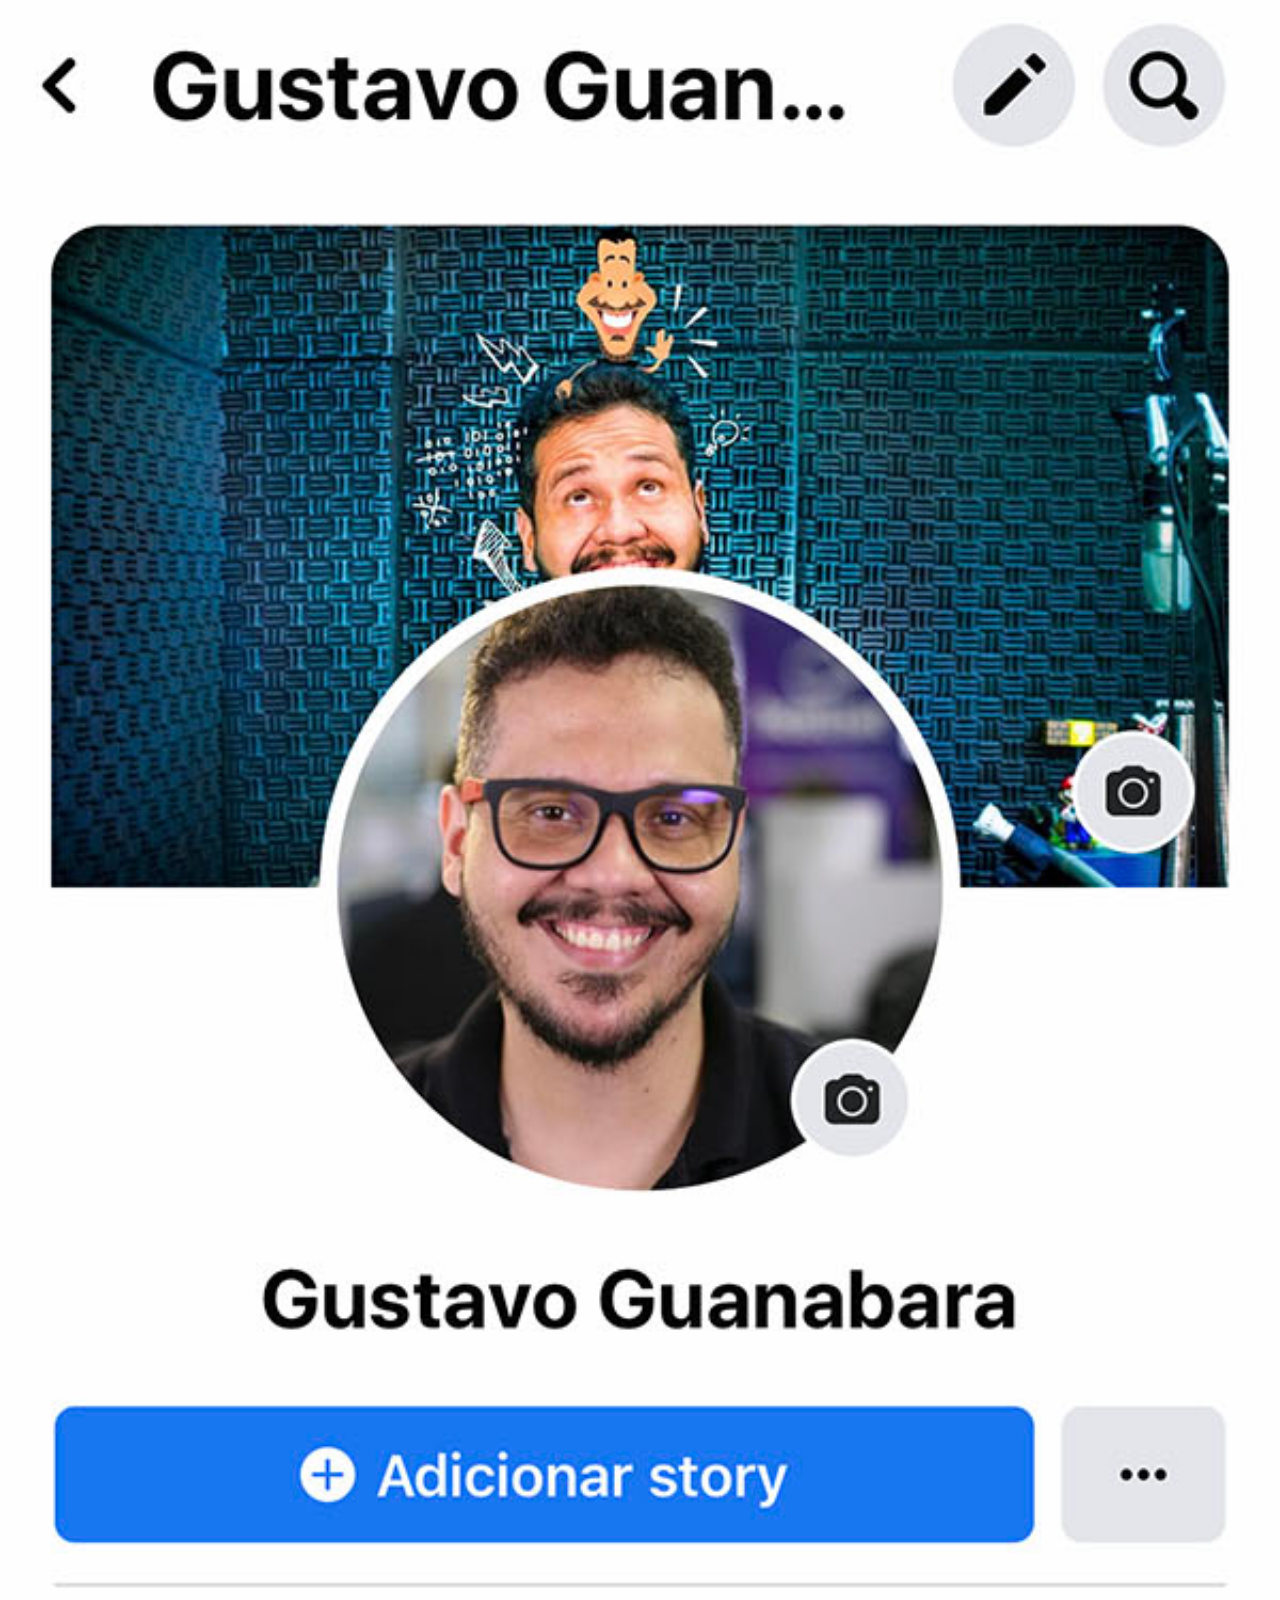
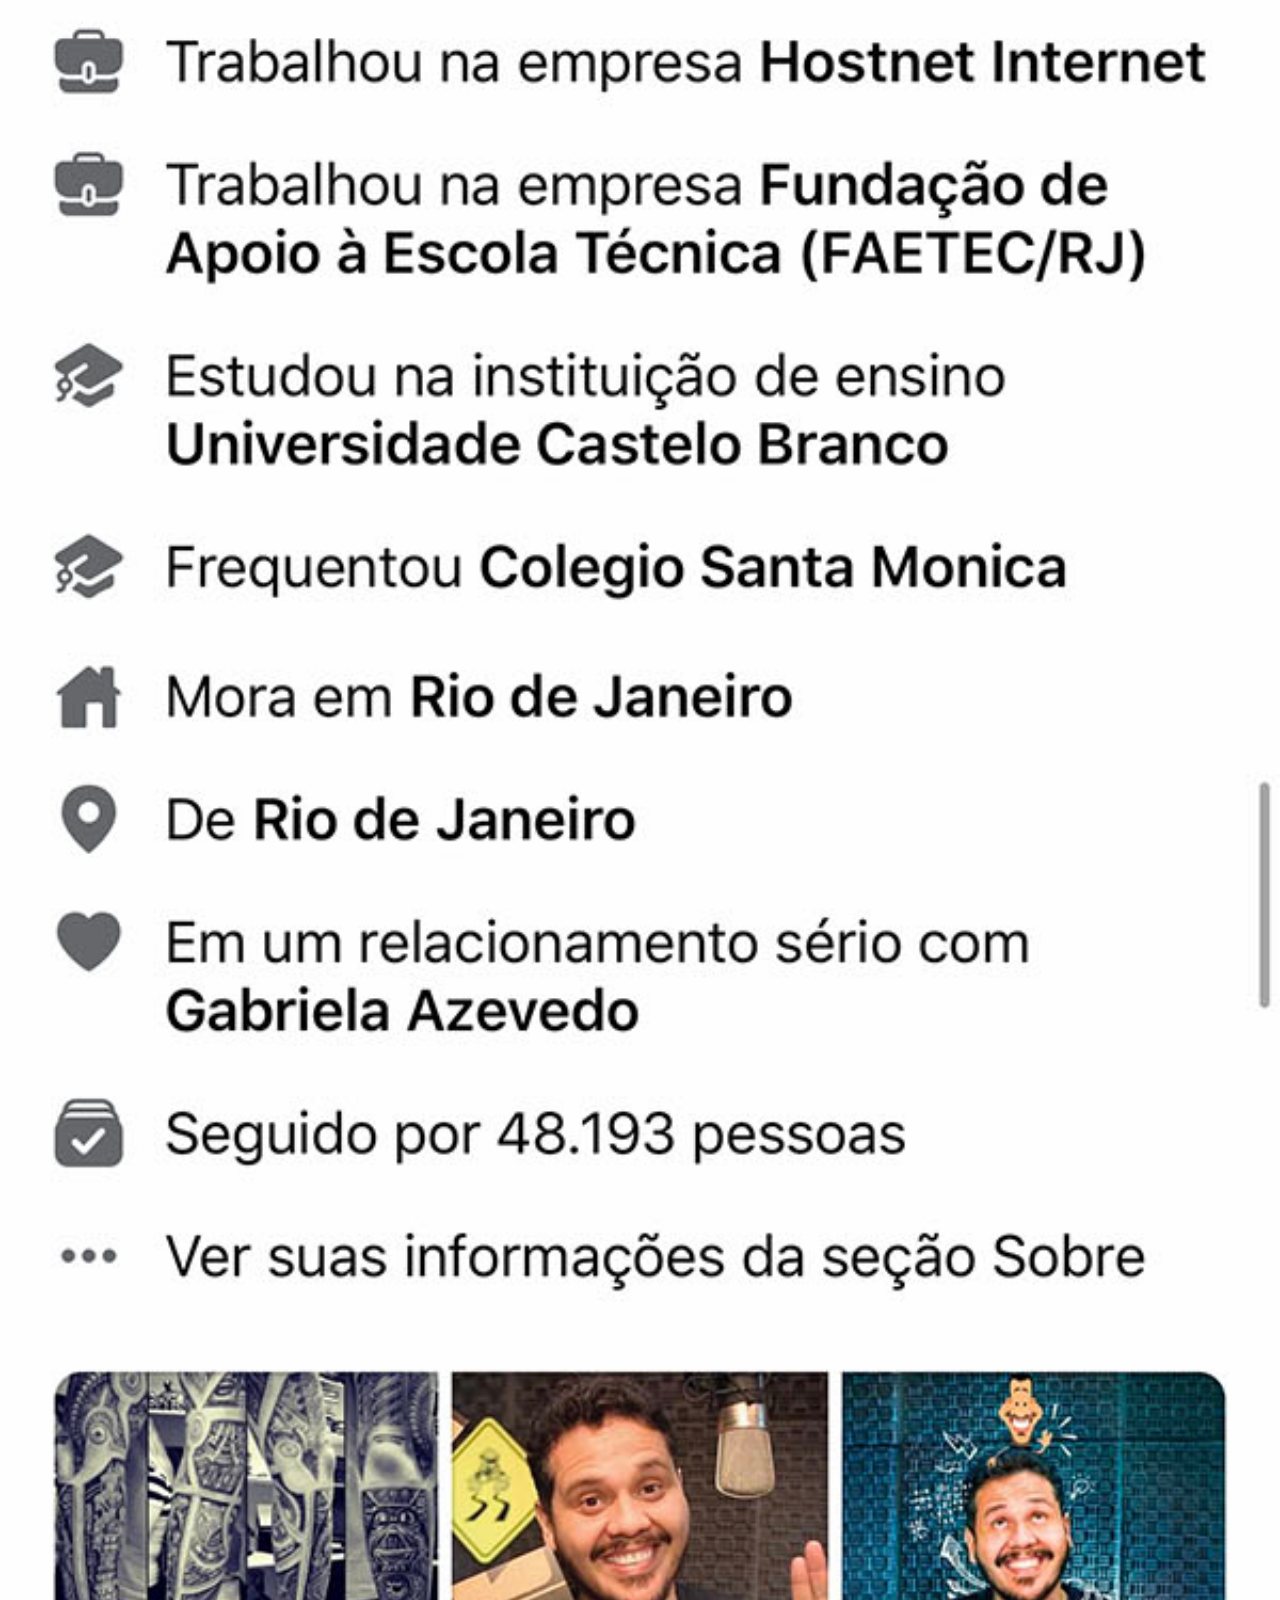
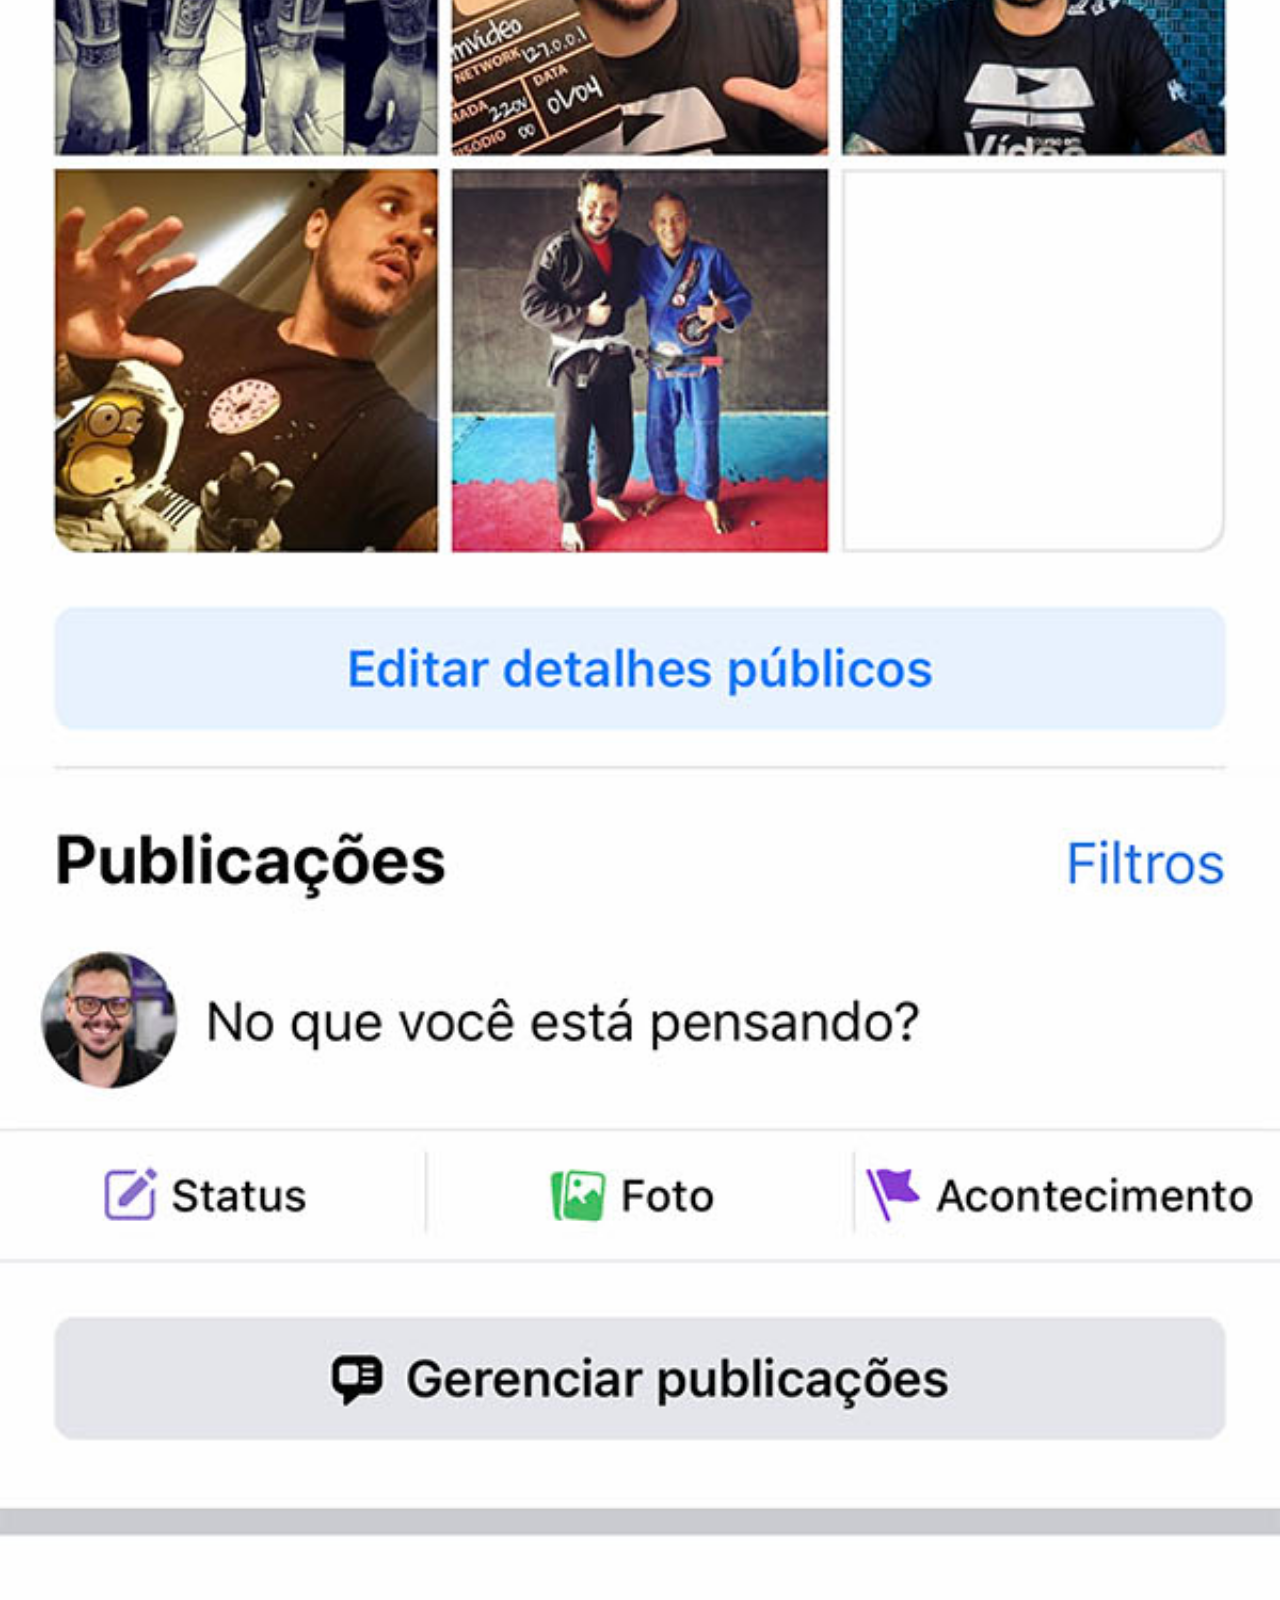
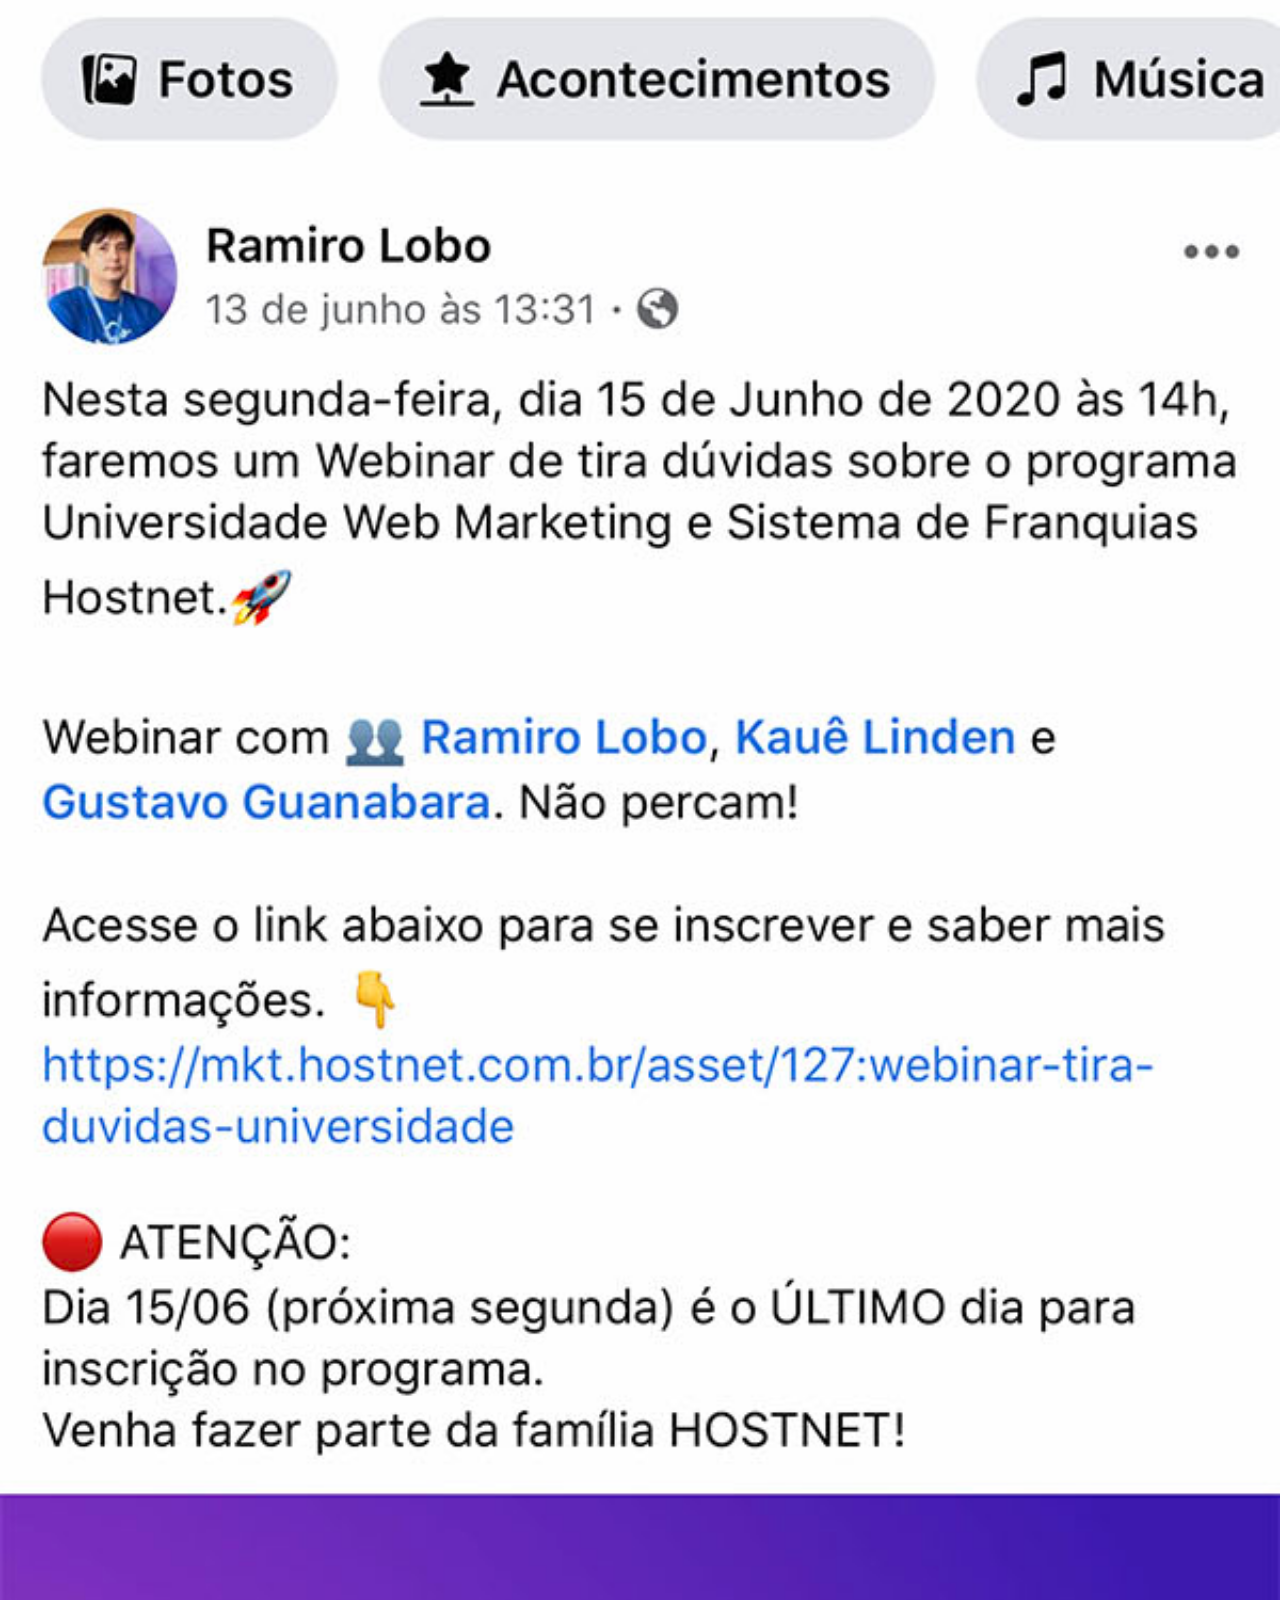
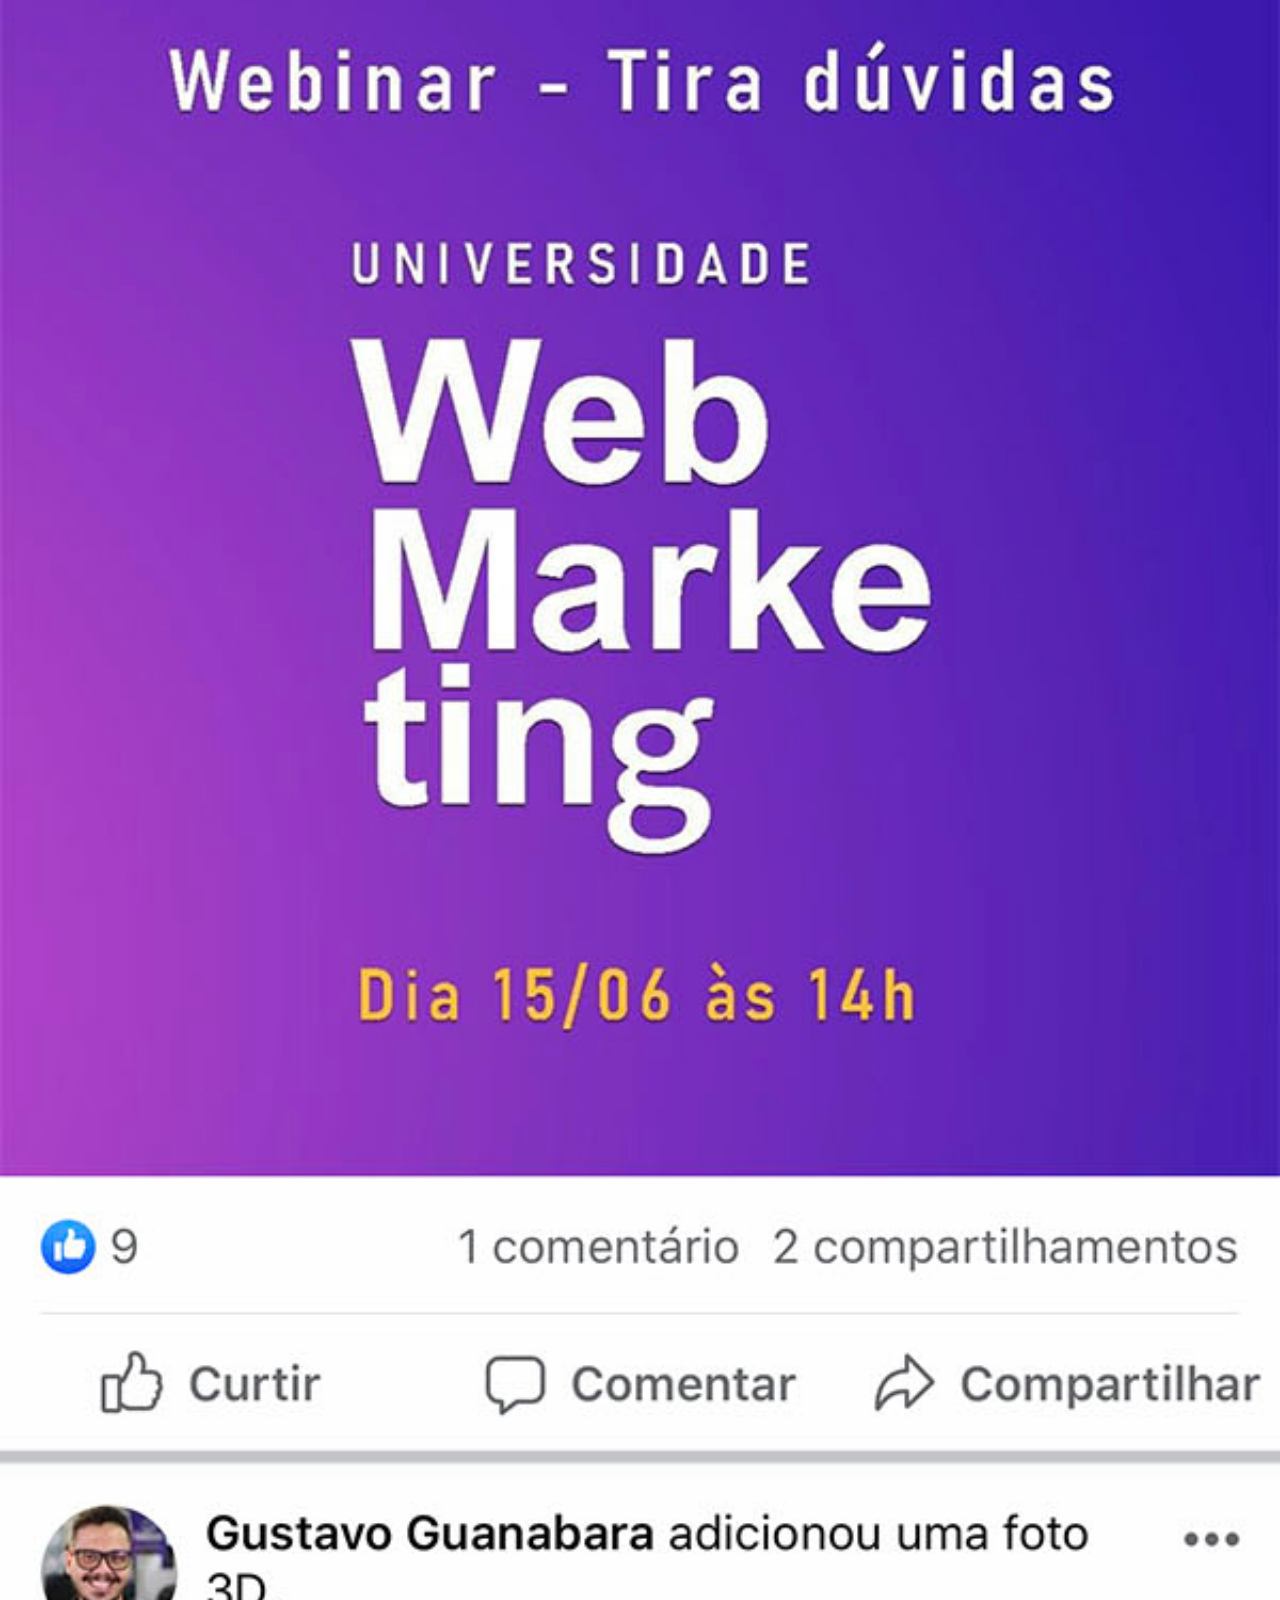
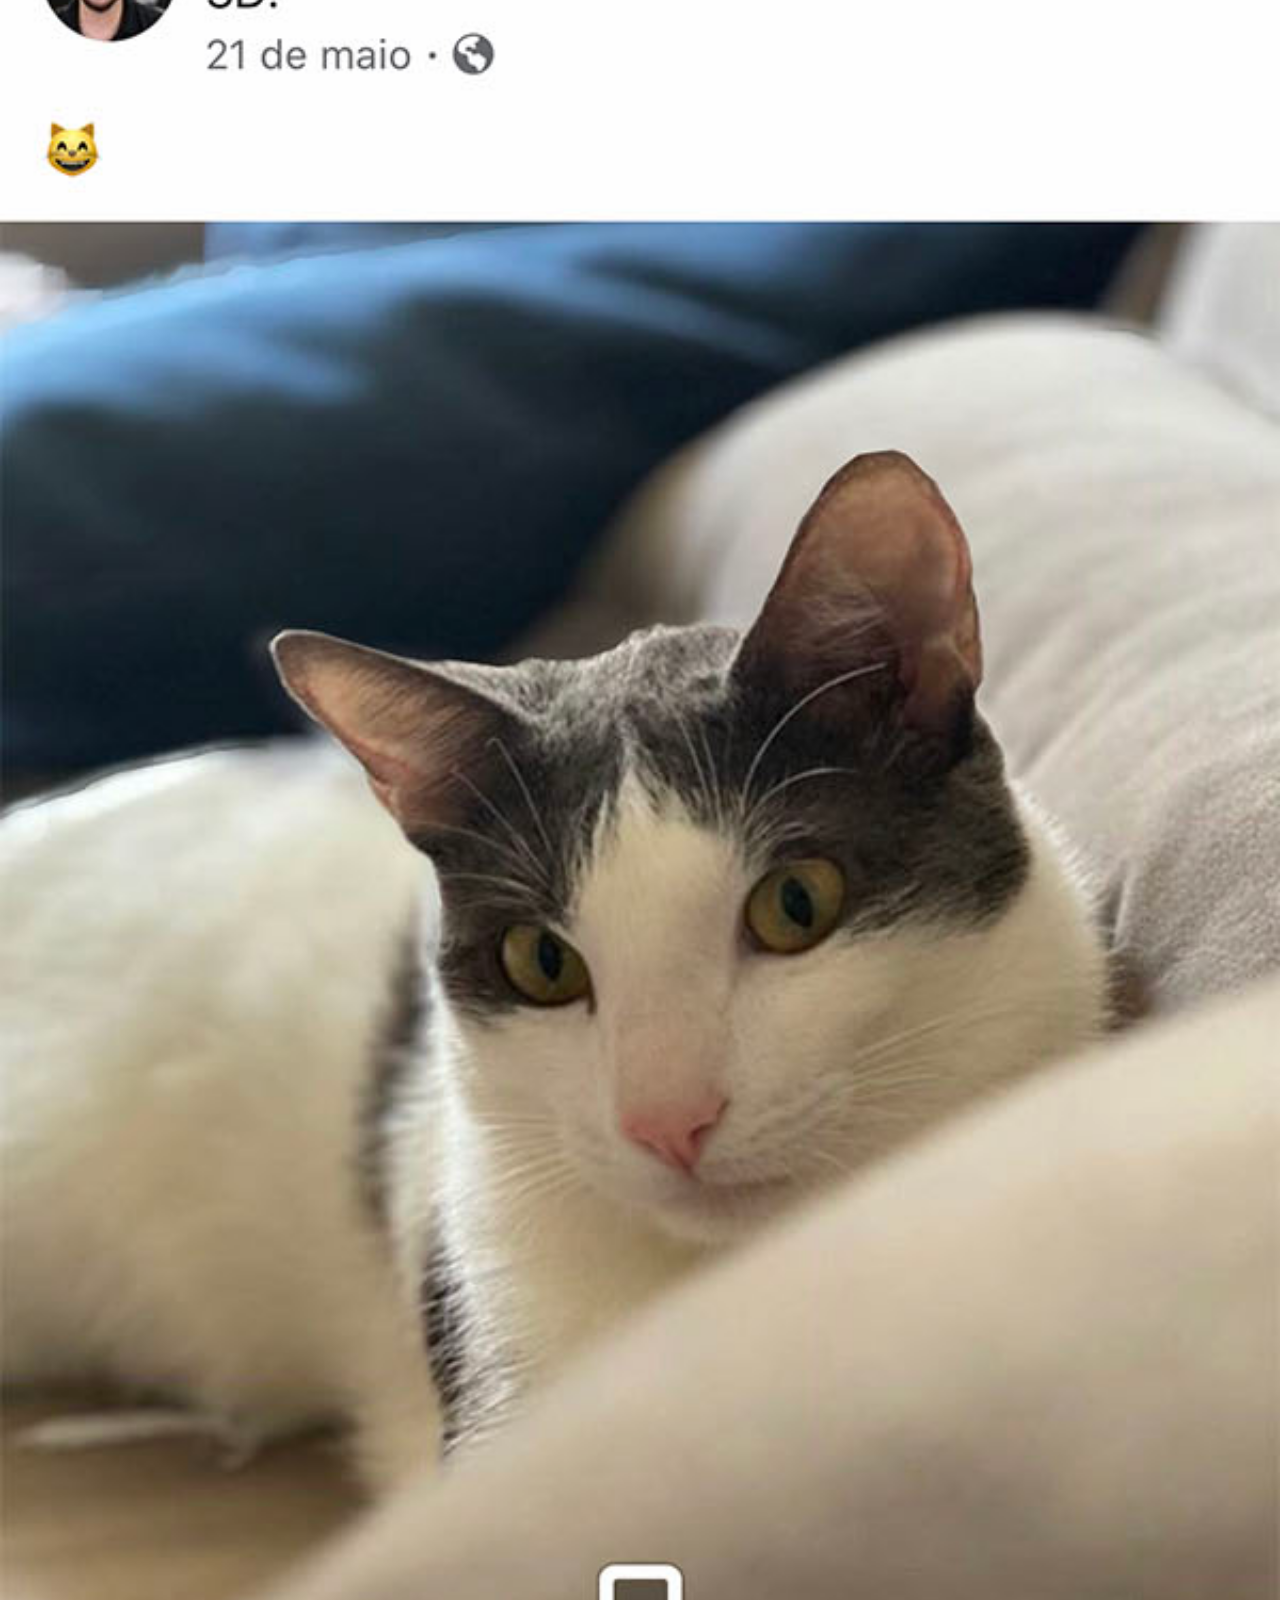
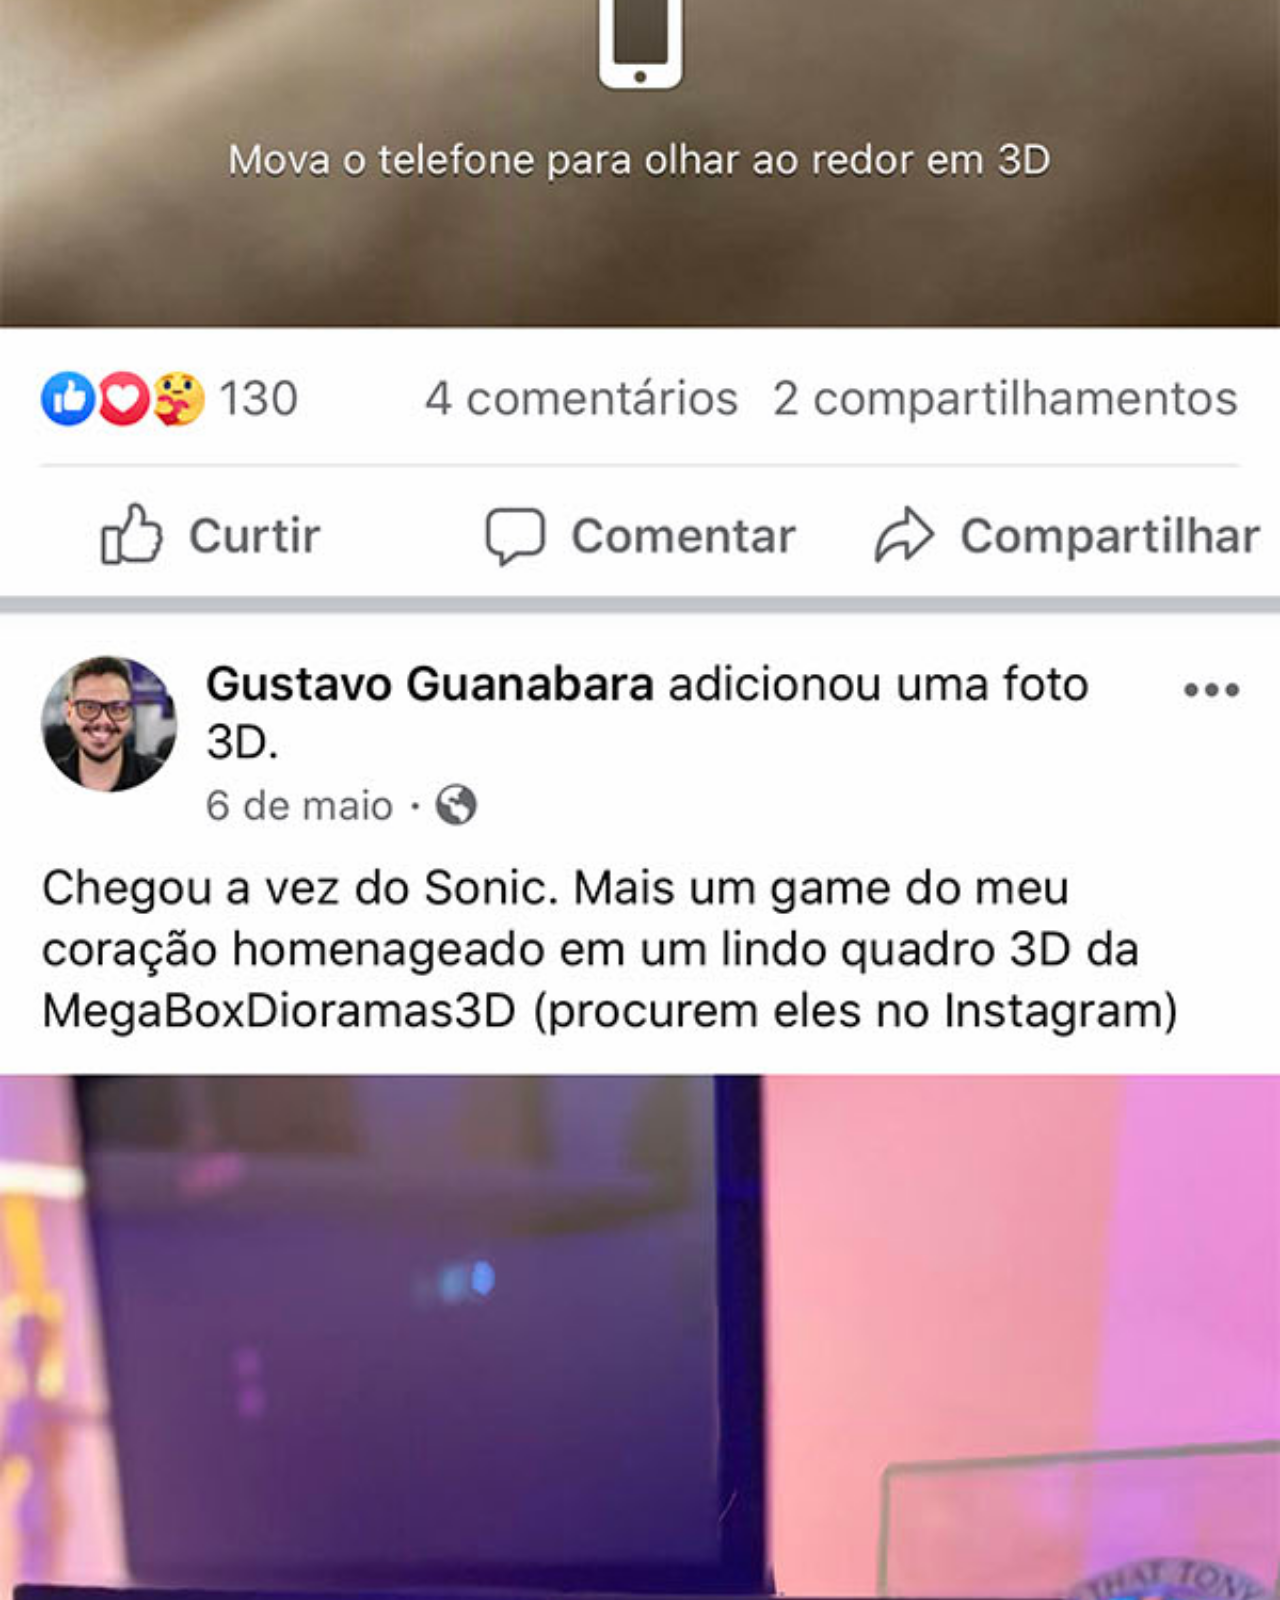
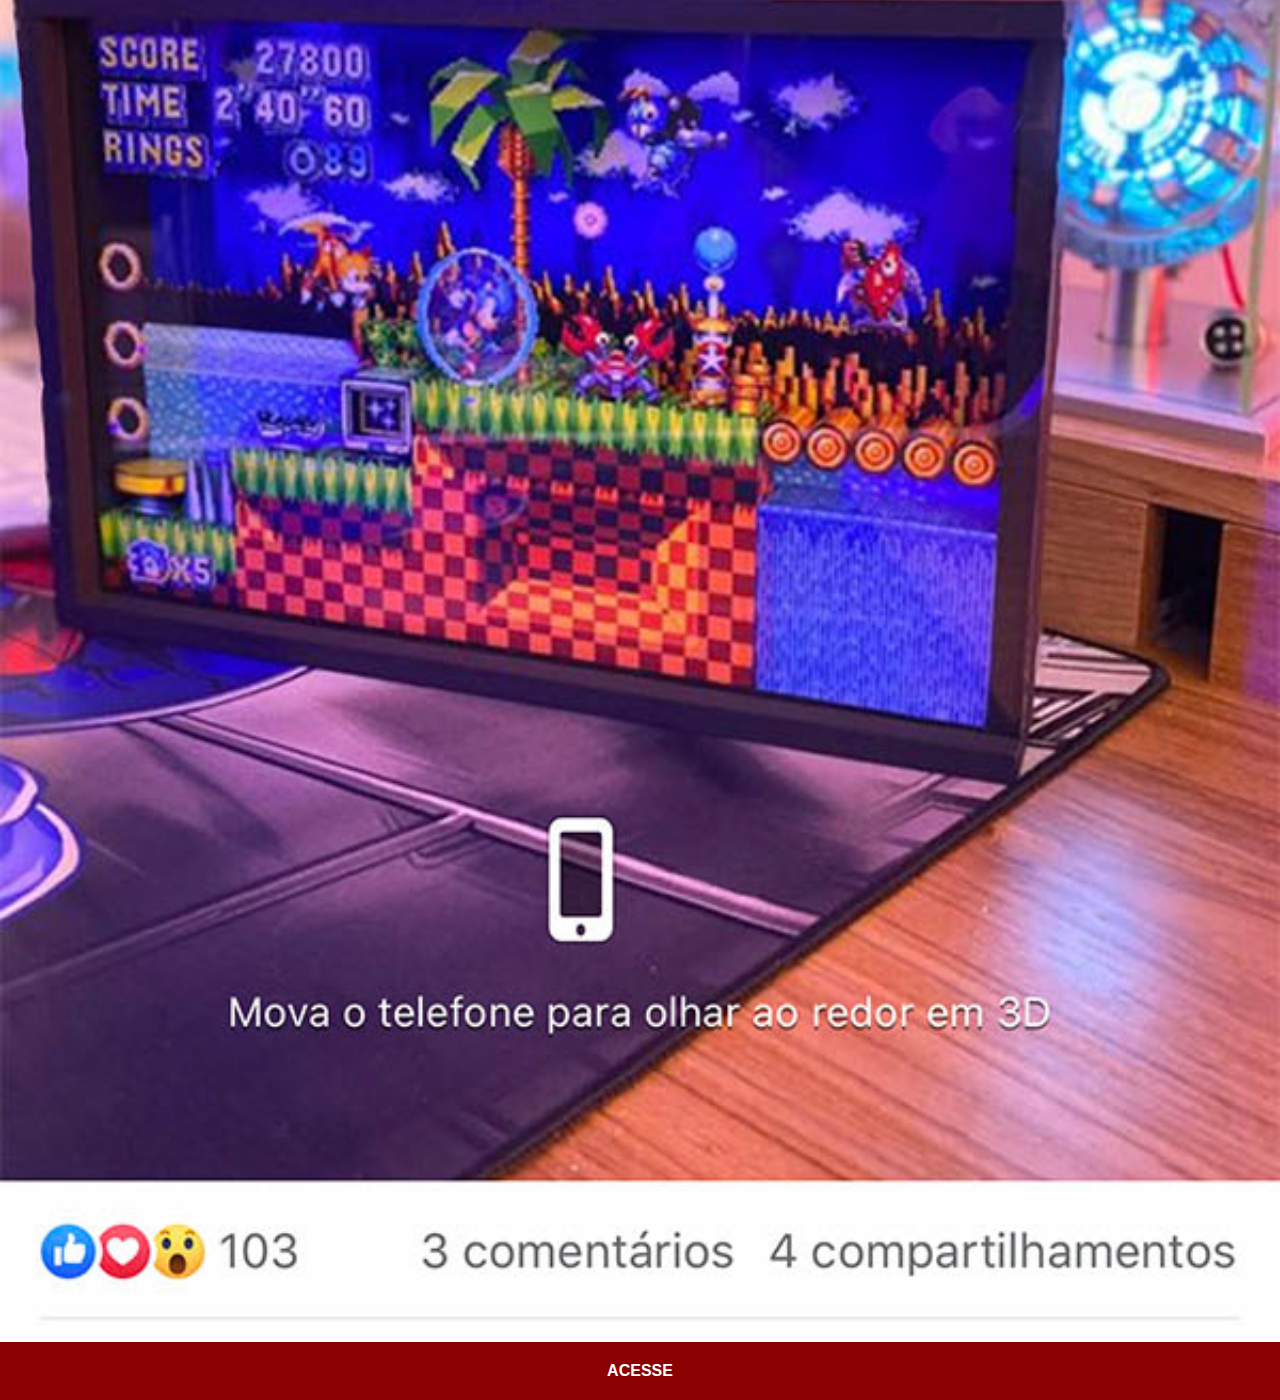
==== facebook.html @ 54fab398 "Projeto quase finalizado." ====
<!DOCTYPE html>
<html lang="pt-br">
<head>
    <meta charset="UTF-8">
    <meta name="viewport" content="width=device-width, initial-scale=1.0">
    <title>Facebook</title>
    <link rel="stylesheet" href="Styles/social.css">
</head>
<body>
    <img src="imagens/tela-facebook.jpg" alt="Facebook">
    <a href="https://www.facebook.com/marcoantonio.brandinimendesii" target="_blank">ACESSE</a>
</body>
</html>
---- Styles/social.css ----
@charset "UTF-8";

* {
    margin: 0px;
    padding: 0px;
    font-family: Arial, Helvetica, sans-serif;
}

::-webkit-scrollbar {
    width: 0px;
    height: 0px;
}

img {
    width: 100vw;
}

a {
    display: block;
    background-color: darkred;
    color: white;
    padding: 20px;
    text-align: center;
    font-weight: bolder;
    text-decoration: none;
}

a:hover {
    background-color: red;
}
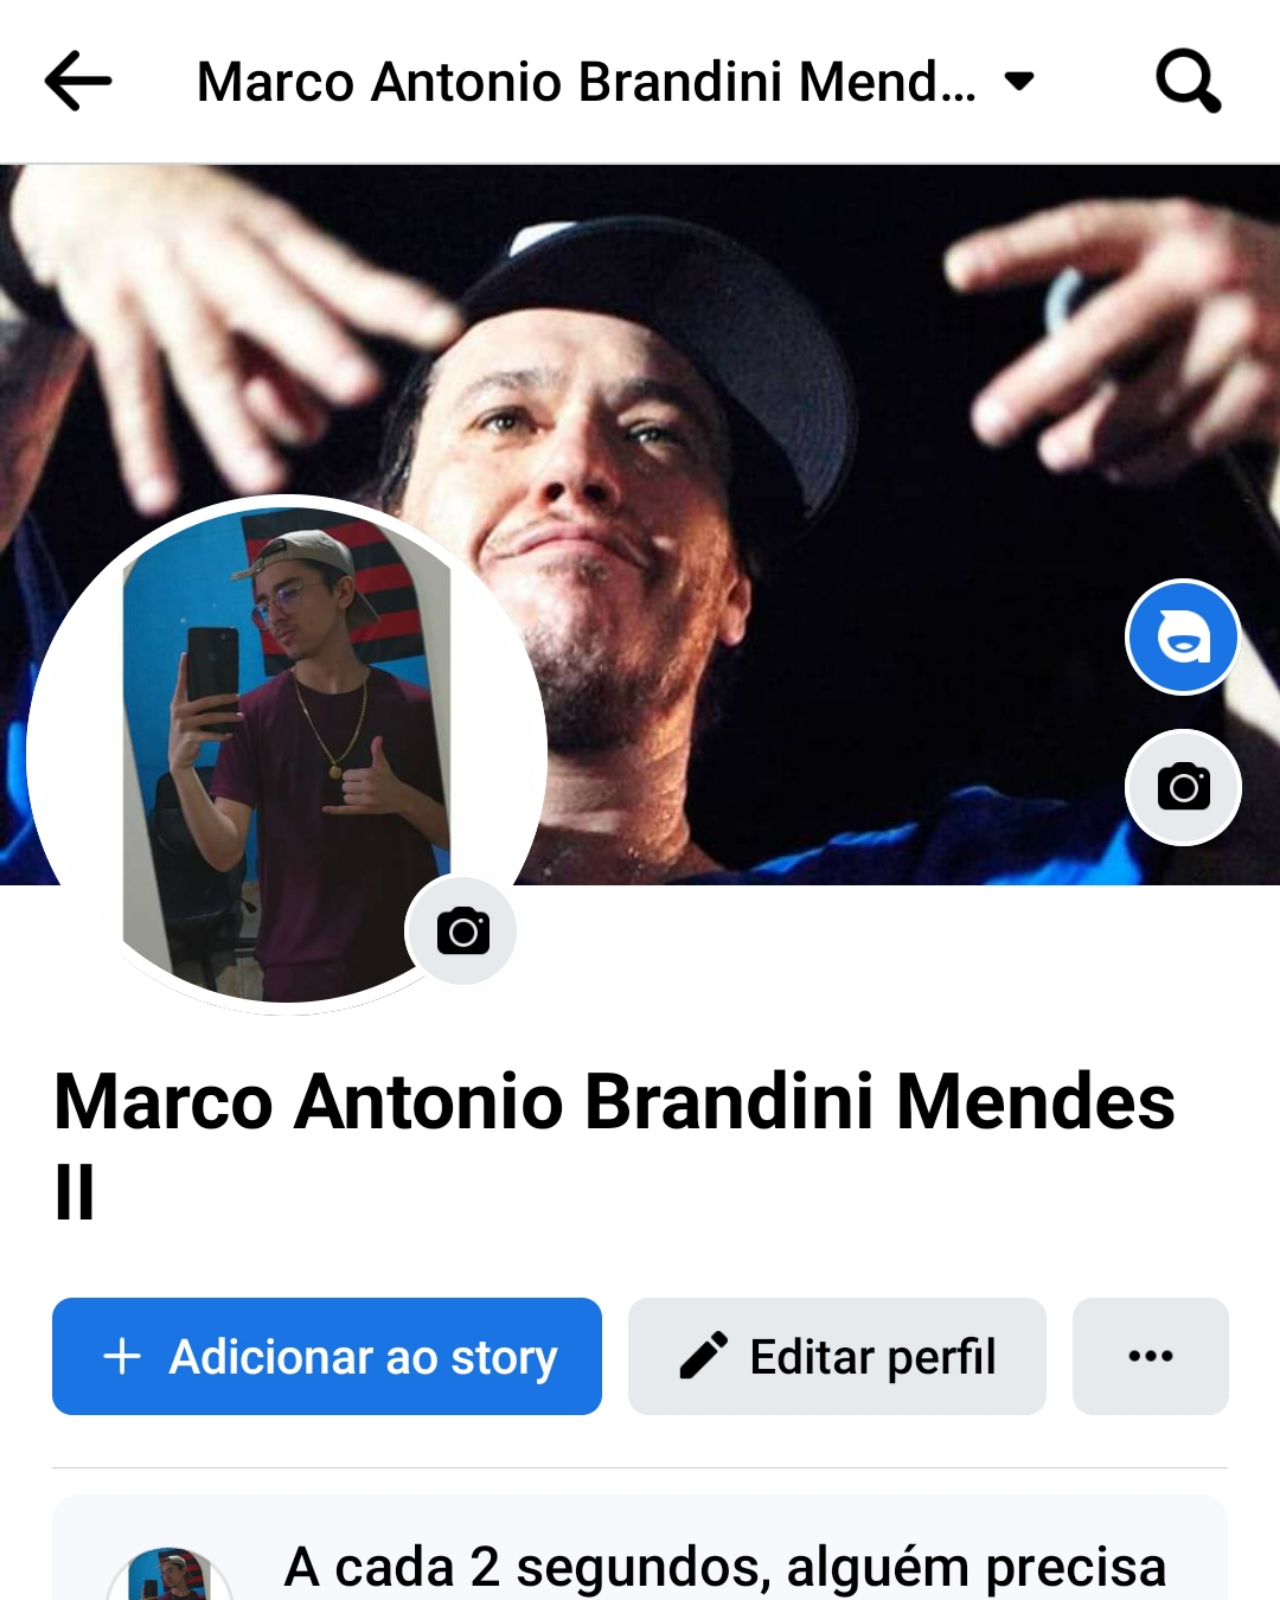
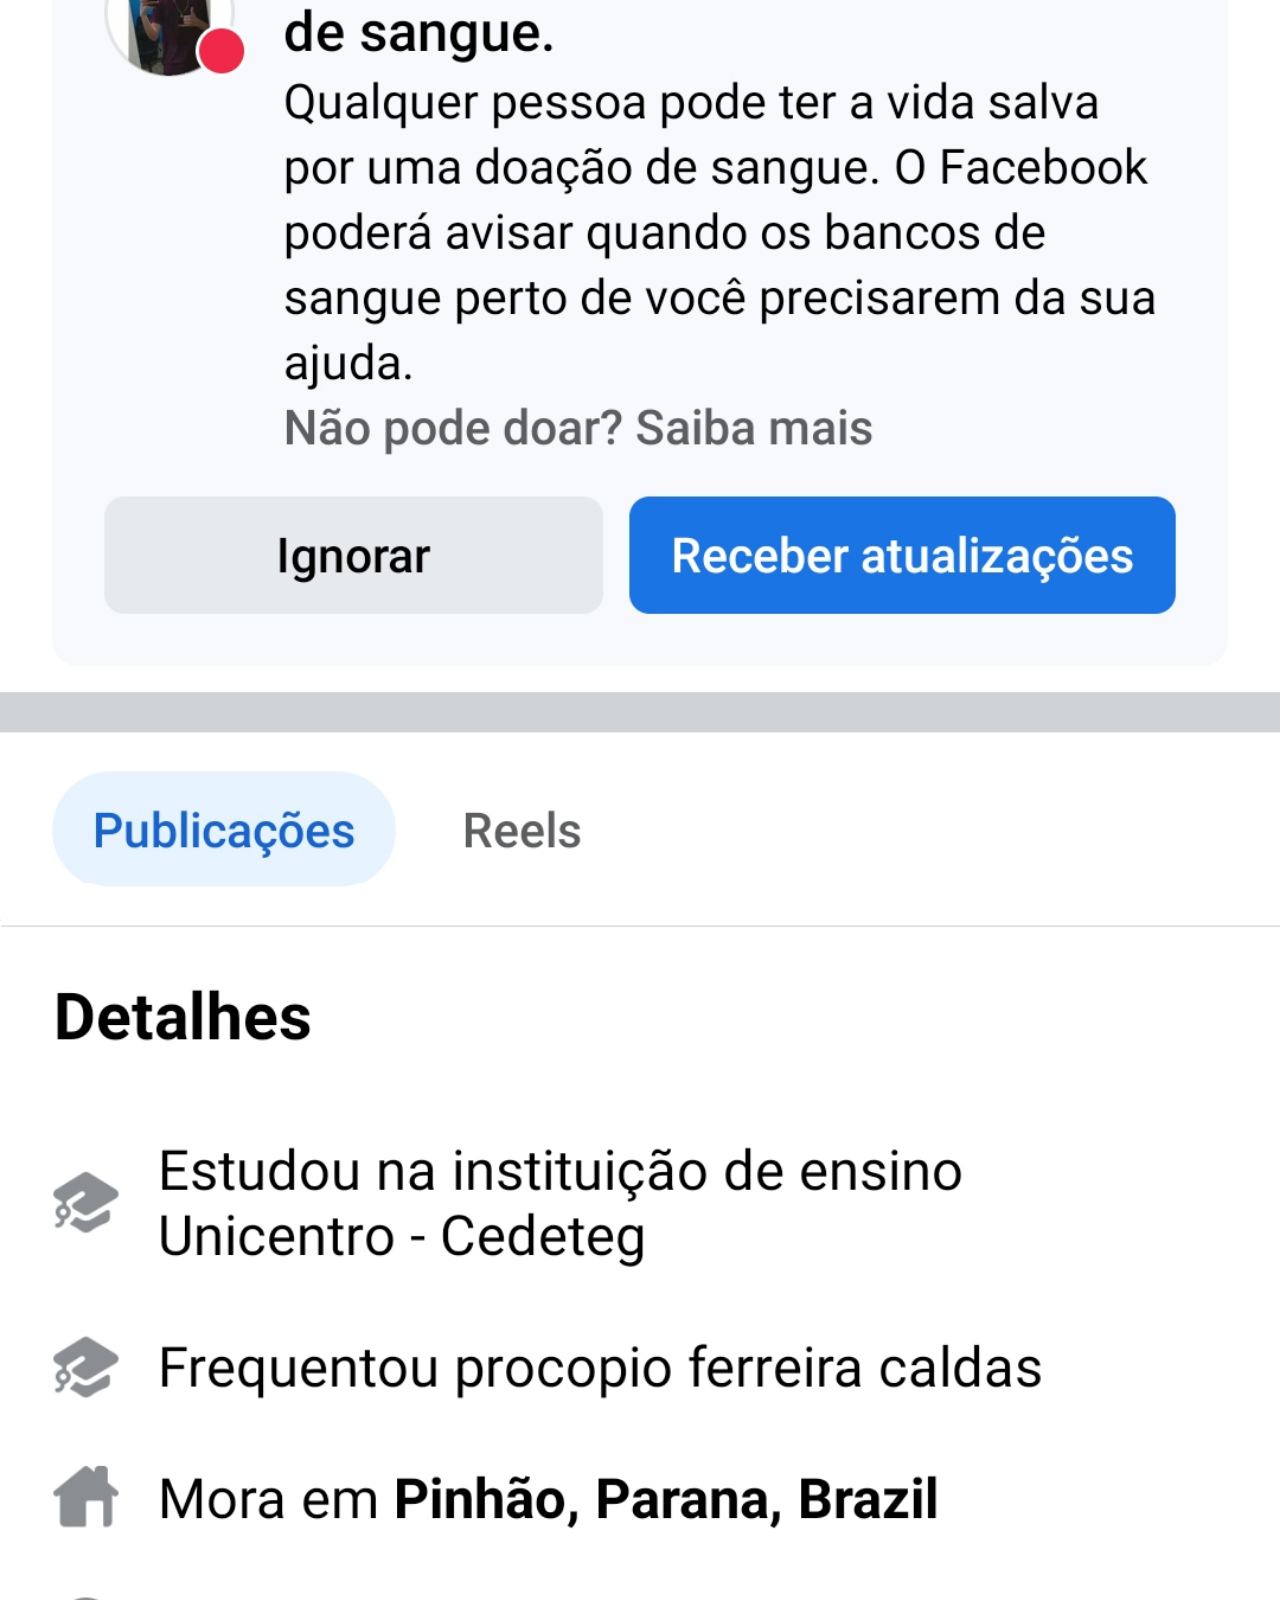
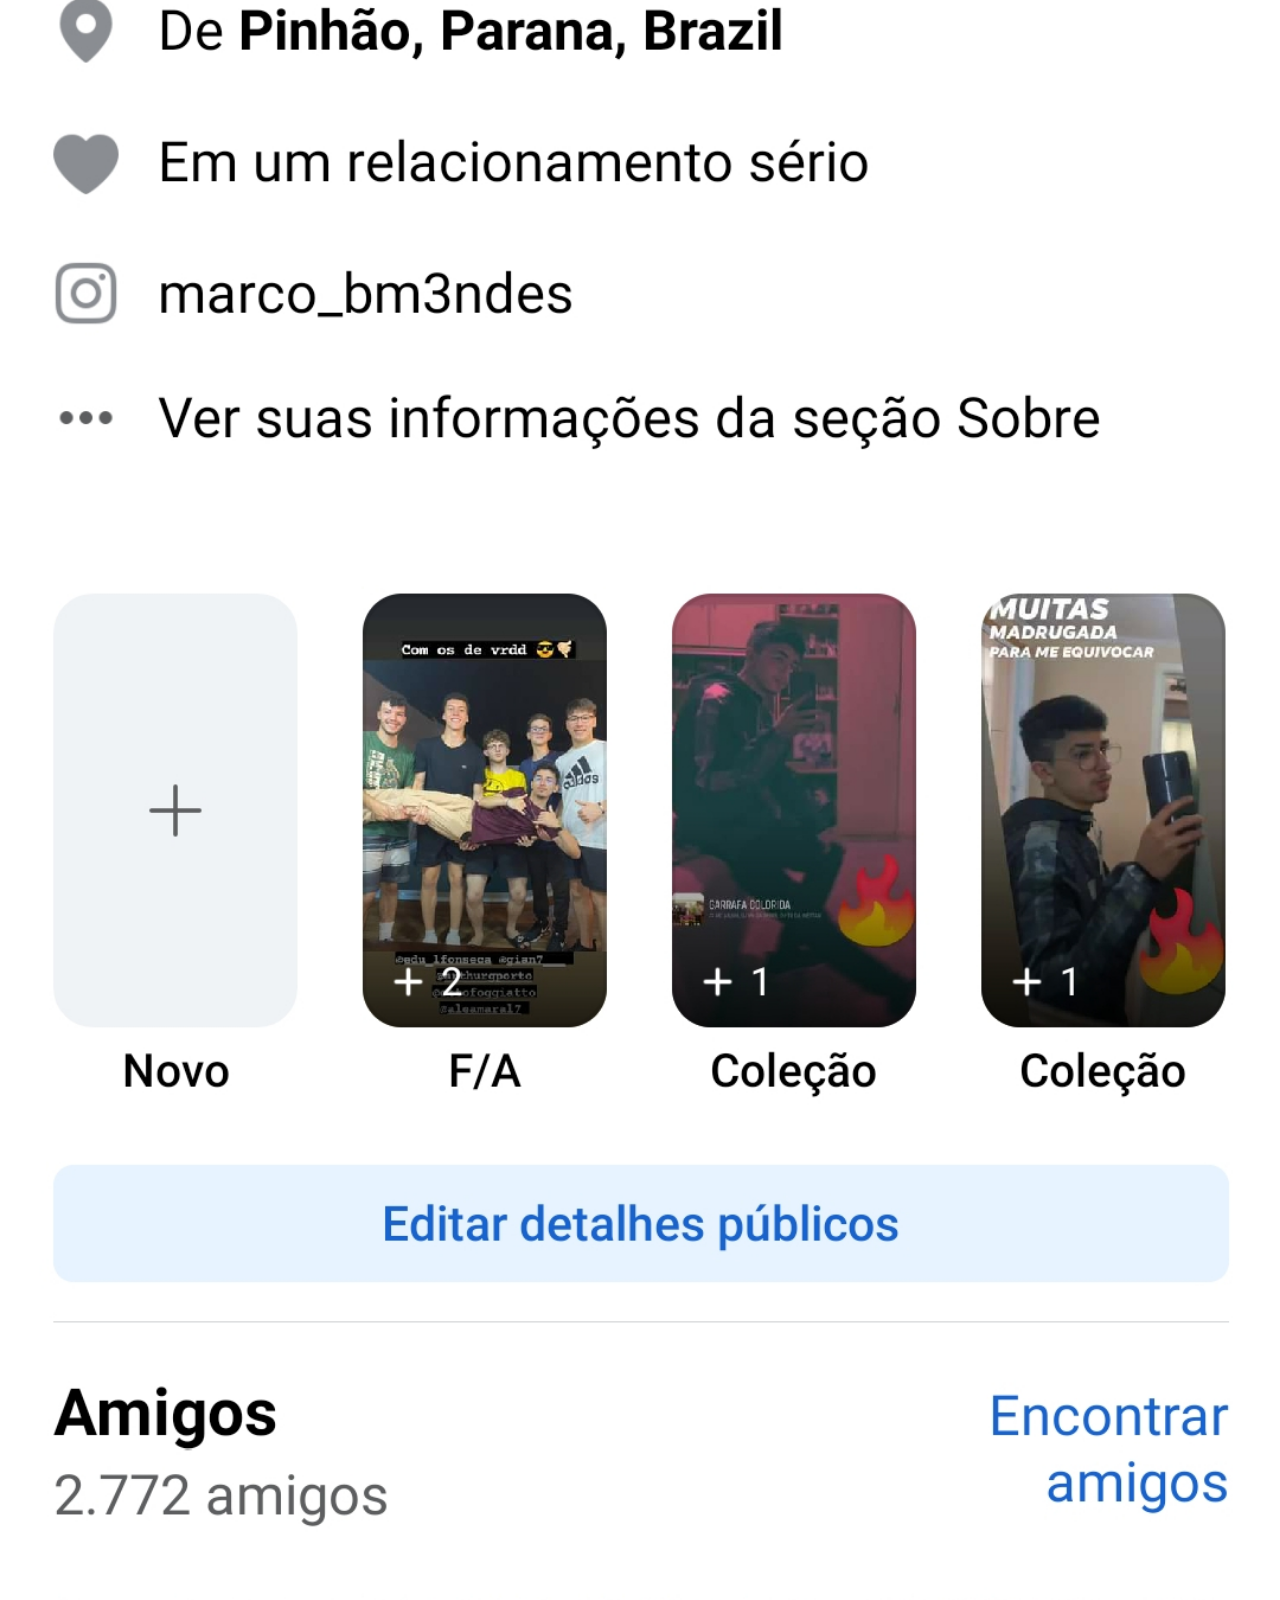
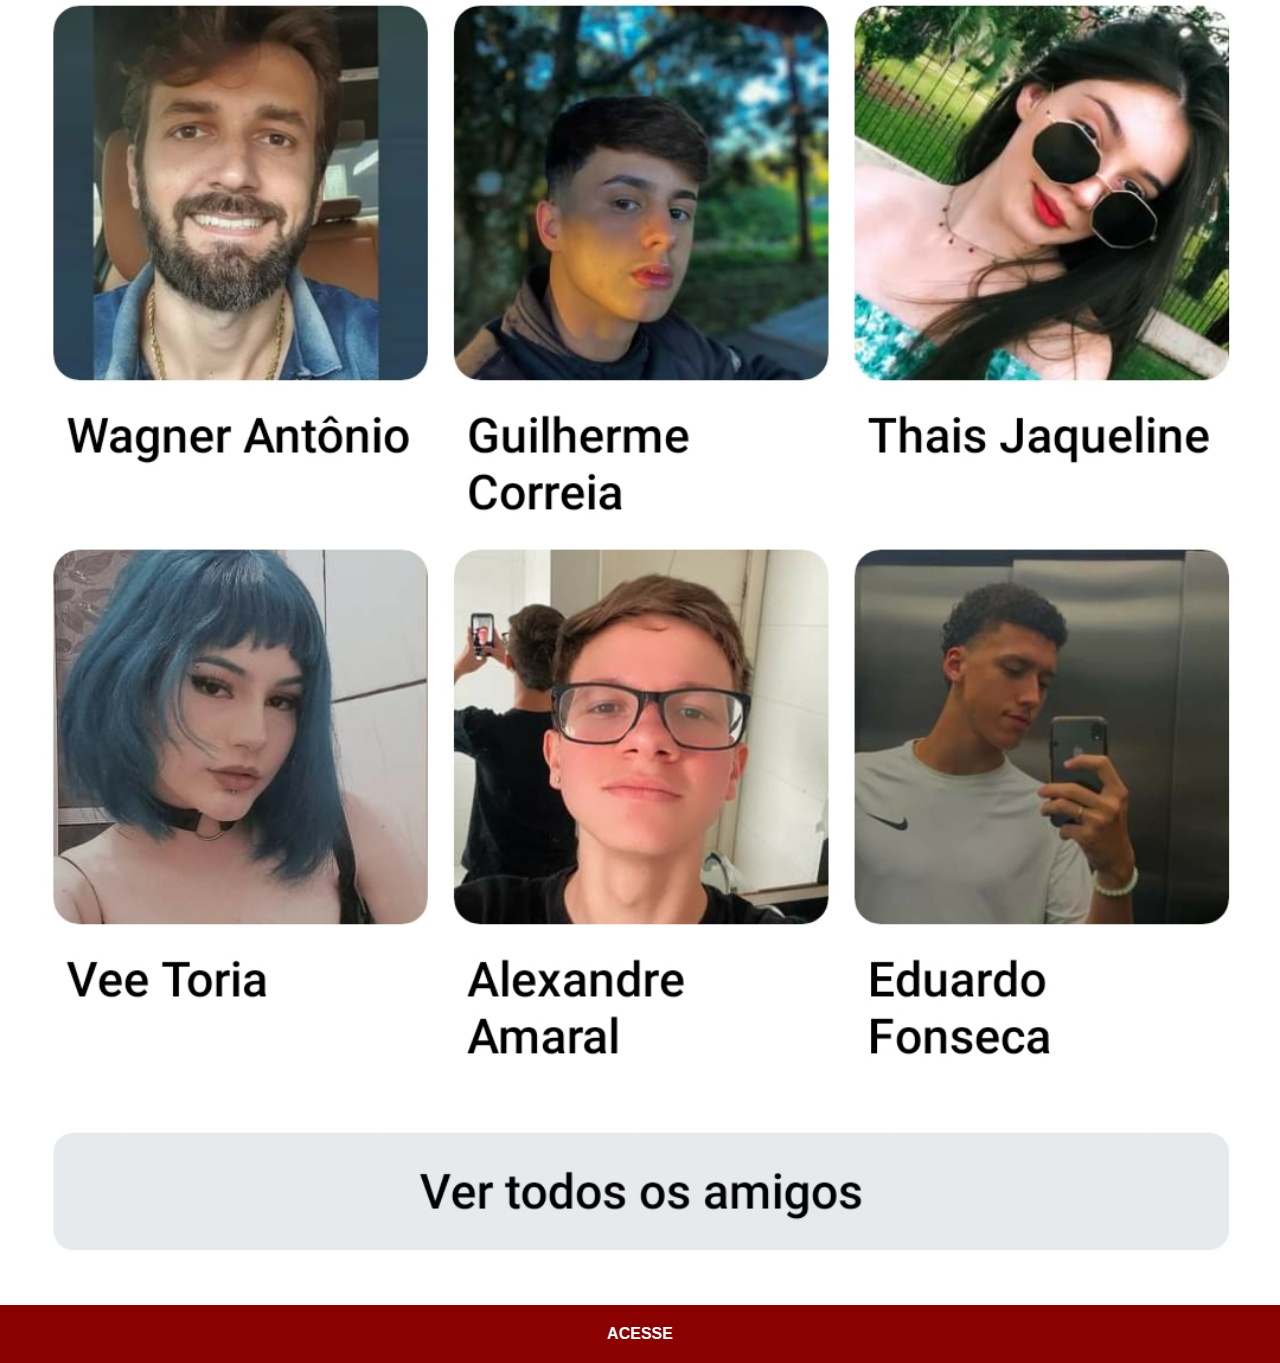
==== commit c98f06ca: "Tentando arrumar o problema da scroll-bar no Github" ====
--- a/facebook.html
+++ b/facebook.html
@@ -5,6 +5,12 @@
     <meta name="viewport" content="width=device-width, initial-scale=1.0">
     <title>Facebook</title>
     <link rel="stylesheet" href="Styles/social.css">
+    <style>
+        ::-webkit-scrollbar {
+        width: 0px;
+        height: 0px;
+        }
+    </style>
 </head>
 <body>
     <img src="imagens/tela-facebook.jpg" alt="Facebook">
